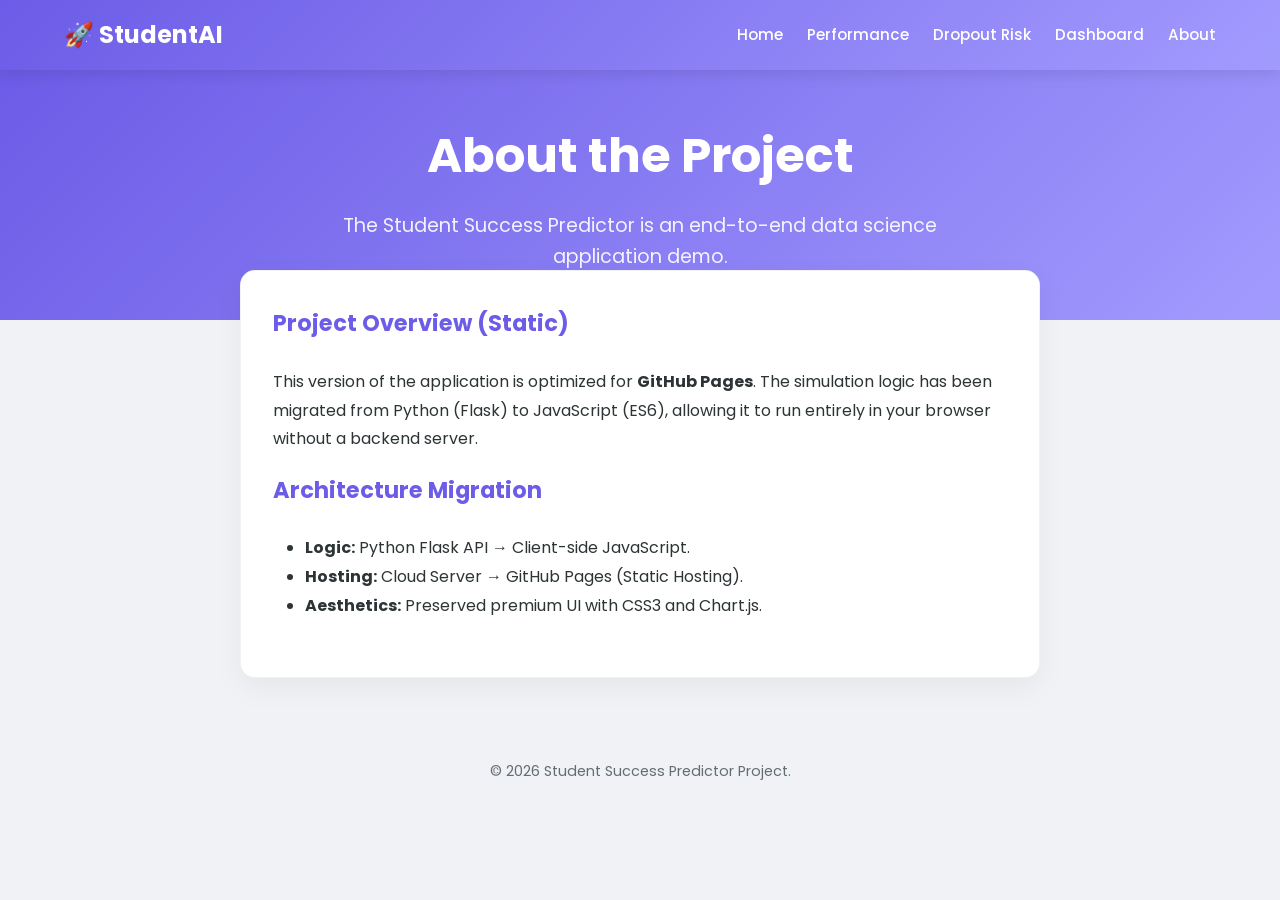
==== about.html @ 71899d19 "🌐 Migrated to Static Site (GitHub Pages Ready)" ====
<!DOCTYPE html>
<html lang="en">
<head>
    <meta charset="UTF-8">
    <meta name="viewport" content="width=device-width, initial-scale=1.0">
    <title>About | StudentAI</title>
    <link rel="stylesheet" href="static/css/style.css">
</head>
<body>

    <nav class="navbar">
        <a href="index.html" class="logo">🚀 StudentAI</a>
        <ul class="nav-links">
            <li><a href="index.html">Home</a></li>
            <li><a href="predict.html">Performance</a></li>
            <li><a href="dropout.html">Dropout Risk</a></li>
            <li><a href="dashboard.html">Dashboard</a></li>
            <li><a href="about.html">About</a></li>
        </ul>
    </nav>

    <header class="hero" style="height: 250px;">
        <h1>About the Project</h1>
        <p>The Student Success Predictor is an end-to-end data science application demo.</p>
    </header>

    <main class="container">
        <div class="card" style="max-width: 800px; margin: 0 auto; line-height: 1.8;">
            <h2>Project Overview (Static)</h2>
            <p>This version of the application is optimized for <strong>GitHub Pages</strong>. The simulation logic has been migrated from Python (Flask) to JavaScript (ES6), allowing it to run entirely in your browser without a backend server.</p>
            
            <h2 style="margin-top: 1rem;">Architecture Migration</h2>
            <ul style="margin: 1.5rem 0 1.5rem 2rem;">
                <li><strong>Logic:</strong> Python Flask API → Client-side JavaScript.</li>
                <li><strong>Hosting:</strong> Cloud Server → GitHub Pages (Static Hosting).</li>
                <li><strong>Aesthetics:</strong> Preserved premium UI with CSS3 and Chart.js.</li>
            </ul>
        </div>
    </main>

    <footer>
        <p>&copy; 2026 Student Success Predictor Project.</p>
    </footer>

    <script src="static/js/script.js"></script>
</body>
</html>
---- static/css/style.css ----
/* Google Fonts */
@import url('https://fonts.googleapis.com/css2?family=Poppins:wght@300;400;500;600;700&display=swap');

:root {
    --primary-color: #6c5ce7;
    --secondary-color: #a29bfe;
    --accent-color: #fab1a0;
    --success-color: #00b894;
    --danger-color: #d63031;
    --dark-bg: #1e272e;
    --card-bg: #ffffff;
    --text-main: #2d3436;
    --text-muted: #636e72;
    --gradient: linear-gradient(135deg, #6c5ce7 0%, #a29bfe 100%);
    --glass: rgba(255, 255, 255, 0.9);
}

* {
    margin: 0;
    padding: 0;
    box-sizing: border-box;
    font-family: 'Poppins', sans-serif;
}

body {
    background: #f1f2f6;
    color: var(--text-main);
    line-height: 1.6;
    min-height: 100vh;
}

/* Navbar Style */
.navbar {
    background: var(--gradient);
    padding: 1rem 5%;
    display: flex;
    justify-content: space-between;
    align-items: center;
    box-shadow: 0 4px 15px rgba(0, 0, 0, 0.1);
    position: sticky;
    top: 0;
    z-index: 1000;
}

.navbar .logo {
    color: white;
    font-size: 1.5rem;
    font-weight: 700;
    text-decoration: none;
}

.nav-links {
    display: flex;
    list-style: none;
}

.nav-links li {
    margin-left: 1.5rem;
}

.nav-links a {
    color: white;
    text-decoration: none;
    font-weight: 500;
    transition: 0.3s;
    font-size: 0.95rem;
}

.nav-links a:hover {
    color: var(--accent-color);
}

/* Hero Section */
.hero {
    height: 400px;
    background: var(--gradient);
    display: flex;
    flex-direction: column;
    justify-content: center;
    align-items: center;
    text-align: center;
    color: white;
    padding: 0 20px;
}

.hero h1 {
    font-size: 3rem;
    margin-bottom: 1rem;
    animation: fadeInDown 0.8s ease;
}

.hero p {
    font-size: 1.2rem;
    opacity: 0.9;
    max-width: 700px;
}

/* Main Content Container */
.container {
    max-width: 1200px;
    margin: -50px auto 50px;
    padding: 0 20px;
}

/* Responsive Grid/Flex Patterns */
.grid-container {
    display: grid;
    grid-template-columns: repeat(auto-fit, minmax(300px, 1fr));
    gap: 2rem;
    margin-top: 2rem;
}

/* Card Styling */
.card {
    background: var(--card-bg);
    padding: 2rem;
    border-radius: 15px;
    box-shadow: 0 10px 30px rgba(0, 0, 0, 0.05);
    transition: transform 0.3s ease, box-shadow 0.3s ease;
    border: 1px solid rgba(0, 0, 0, 0.05);
}

.card:hover {
    transform: translateY(-5px);
    box-shadow: 0 15px 40px rgba(0, 0, 0, 0.1);
}

.card h2 {
    margin-bottom: 1.5rem;
    color: var(--primary-color);
    font-size: 1.4rem;
}

/* Form Elements */
.form-group {
    margin-bottom: 1.5rem;
}

.form-group label {
    display: block;
    margin-bottom: 0.5rem;
    font-weight: 500;
    color: var(--text-muted);
}

.form-group select,
.form-group input {
    width: 100%;
    padding: 0.8rem;
    border: 2px solid #edeff2;
    border-radius: 10px;
    outline: none;
    transition: border-color 0.3s ease;
    background: #fdfdfd;
}

.form-group select:focus,
.form-group input:focus {
    border-color: var(--primary-color);
}

/* Buttons */
.btn {
    display: inline-block;
    background: var(--gradient);
    color: white;
    padding: 0.8rem 2rem;
    border: none;
    border-radius: 10px;
    cursor: pointer;
    font-weight: 600;
    transition: filter 0.3s ease, transform 0.2s ease;
    width: 100%;
    margin-top: 1rem;
    text-align: center;
    text-decoration: none;
}

.btn:hover {
    filter: brightness(1.1);
}

.btn:active {
    transform: scale(0.98);
}

/* Results Display */
.result-box {
    margin-top: 2rem;
    padding: 1.5rem;
    border-radius: 12px;
    text-align: center;
    display: none;
    animation: fadeInUp 0.5s ease;
}

.badge {
    padding: 0.5rem 1.5rem;
    border-radius: 30px;
    font-weight: 600;
    color: white;
    font-size: 0.9rem;
    display: inline-block;
    margin-top: 1rem;
}

.badge-pass { background: var(--success-color); }
.badge-fail { background: var(--danger-color); }

/* Charts Layout */
.chart-container {
    position: relative;
    height: 300px;
    width: 100%;
    margin-top: 1rem;
}

/* Utility Animations */
@keyframes fadeInDown {
    from {
        opacity: 0;
        transform: translateY(-20px);
    }
    to {
        opacity: 1;
        transform: translateY(0);
    }
}

@keyframes fadeInUp {
    from {
        opacity: 0;
        transform: translateY(20px);
    }
    to {
        opacity: 1;
        transform: translateY(0);
    }
}

/* Spinner */
.spinner {
    display: none;
    width: 40px;
    height: 40px;
    margin: 20px auto;
    border: 4px solid rgba(0, 0, 0, 0.1);
    border-radius: 50%;
    border-top: 4px solid var(--primary-color);
    animation: spin 1s linear infinite;
}

@keyframes spin {
    0% { transform: rotate(0deg); }
    100% { transform: rotate(360deg); }
}

/* Footer */
footer {
    text-align: center;
    padding: 2rem;
    color: var(--text-muted);
    font-size: 0.9rem;
}

/* Responsive Fixes */
@media (max-width: 768px) {
    .navbar {
        flex-direction: column;
        padding: 1rem;
    }
    .nav-links {
        margin-top: 1rem;
        flex-wrap: wrap;
        justify-content: center;
    }
    .nav-links li {
        margin: 5px 10px;
    }
    .hero h1 {
        font-size: 2rem;
    }
}
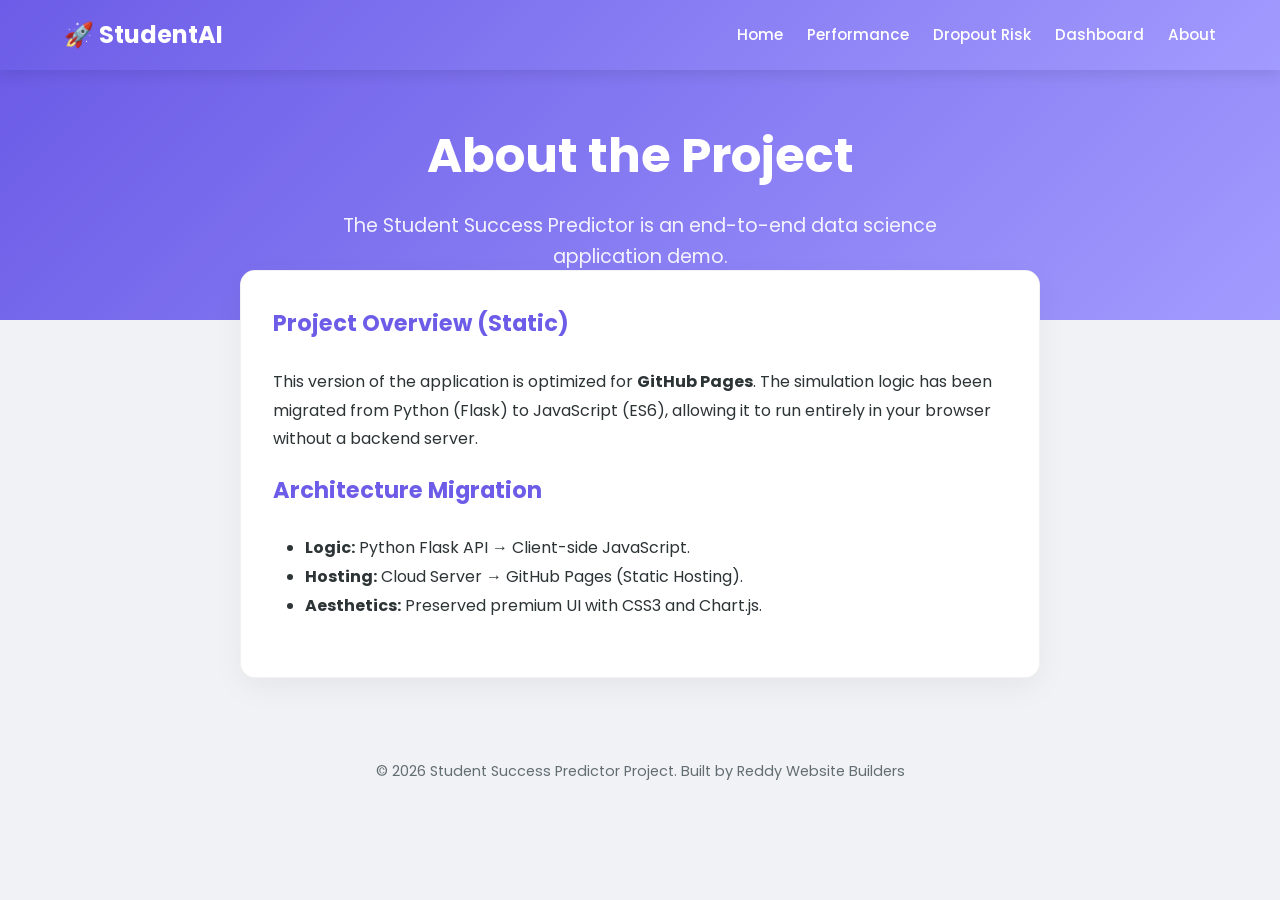
==== commit 554e79b5: "🔖 Branding: Updated footer to Reddy Website Builders" ====
--- a/about.html
+++ b/about.html
@@ -39,7 +39,7 @@
     </main>
 
     <footer>
-        <p>&copy; 2026 Student Success Predictor Project.</p>
+        <p>&copy; 2026 Student Success Predictor Project. Built by Reddy Website Builders</p>
     </footer>
 
     <script src="static/js/script.js"></script>
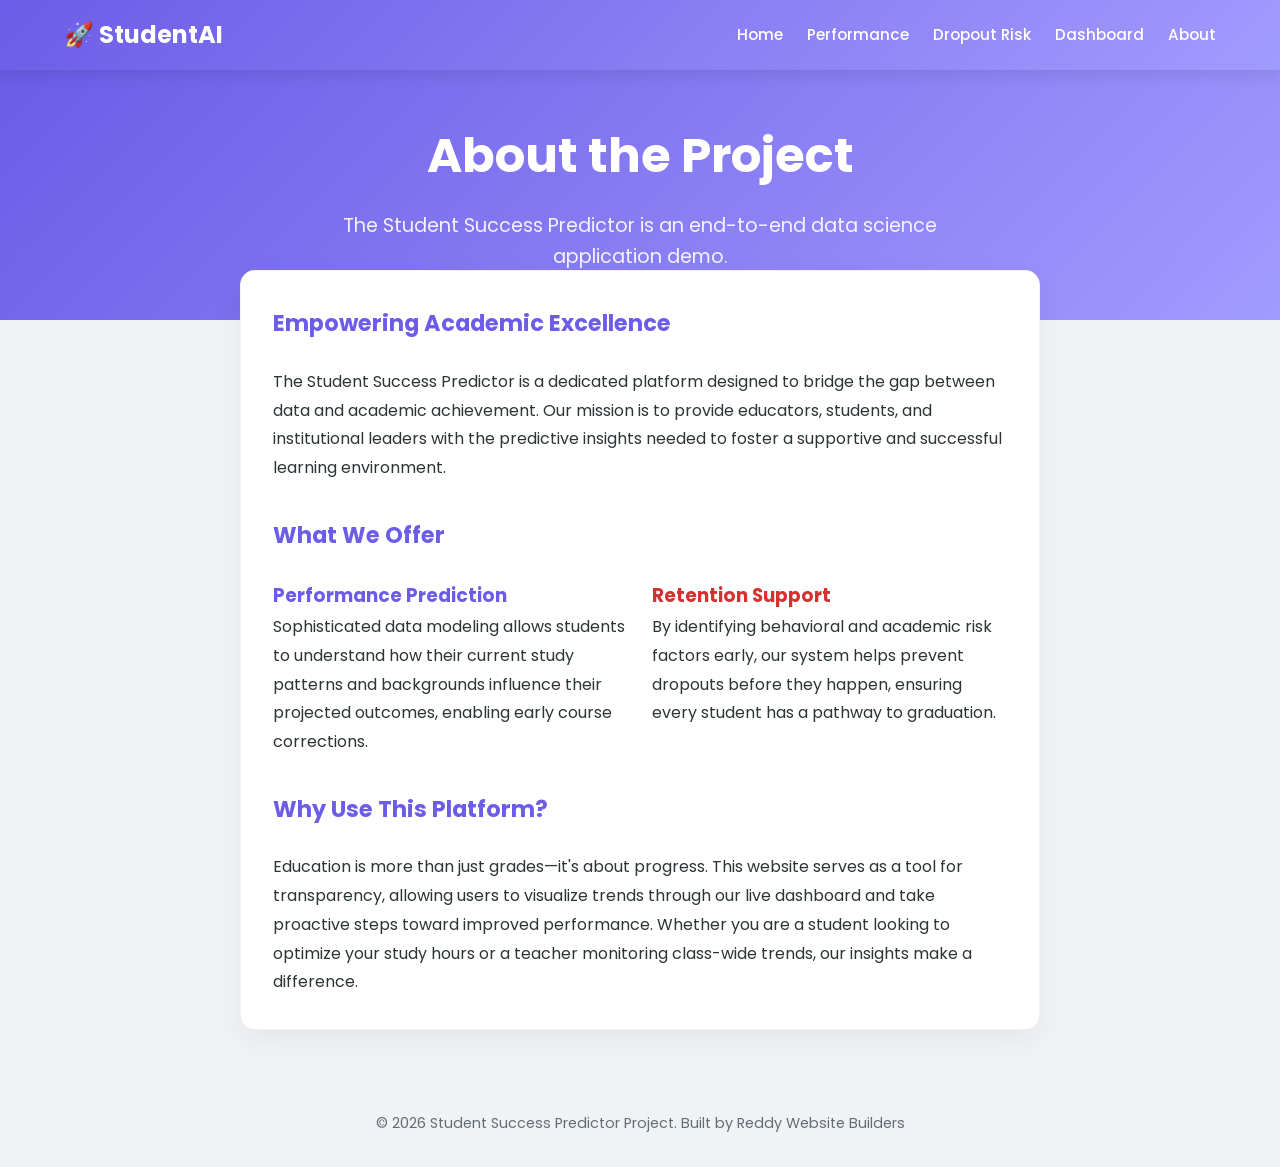
==== commit 0922d65f: "📝 Content: Updated About page to focus on website utility" ====
--- a/about.html
+++ b/about.html
@@ -26,15 +26,23 @@
 
     <main class="container">
         <div class="card" style="max-width: 800px; margin: 0 auto; line-height: 1.8;">
-            <h2>Project Overview (Static)</h2>
-            <p>This version of the application is optimized for <strong>GitHub Pages</strong>. The simulation logic has been migrated from Python (Flask) to JavaScript (ES6), allowing it to run entirely in your browser without a backend server.</p>
+            <h2>Empowering Academic Excellence</h2>
+            <p>The Student Success Predictor is a dedicated platform designed to bridge the gap between data and academic achievement. Our mission is to provide educators, students, and institutional leaders with the predictive insights needed to foster a supportive and successful learning environment.</p>
             
-            <h2 style="margin-top: 1rem;">Architecture Migration</h2>
-            <ul style="margin: 1.5rem 0 1.5rem 2rem;">
-                <li><strong>Logic:</strong> Python Flask API → Client-side JavaScript.</li>
-                <li><strong>Hosting:</strong> Cloud Server → GitHub Pages (Static Hosting).</li>
-                <li><strong>Aesthetics:</strong> Preserved premium UI with CSS3 and Chart.js.</li>
-            </ul>
+            <h2 style="margin-top: 2rem;">What We Offer</h2>
+            <div class="grid-container" style="grid-template-columns: repeat(auto-fit, minmax(200px, 1fr)); gap: 1.5rem; margin-top: 1rem;">
+                <div>
+                    <h3 style="color: var(--primary-color);">Performance Prediction</h3>
+                    <p>Sophisticated data modeling allows students to understand how their current study patterns and backgrounds influence their projected outcomes, enabling early course corrections.</p>
+                </div>
+                <div>
+                    <h3 style="color: var(--danger-color);">Retention Support</h3>
+                    <p>By identifying behavioral and academic risk factors early, our system helps prevent dropouts before they happen, ensuring every student has a pathway to graduation.</p>
+                </div>
+            </div>
+
+            <h2 style="margin-top: 2rem;">Why Use This Platform?</h2>
+            <p>Education is more than just grades—it's about progress. This website serves as a tool for transparency, allowing users to visualize trends through our live dashboard and take proactive steps toward improved performance. Whether you are a student looking to optimize your study hours or a teacher monitoring class-wide trends, our insights make a difference.</p>
         </div>
     </main>
 
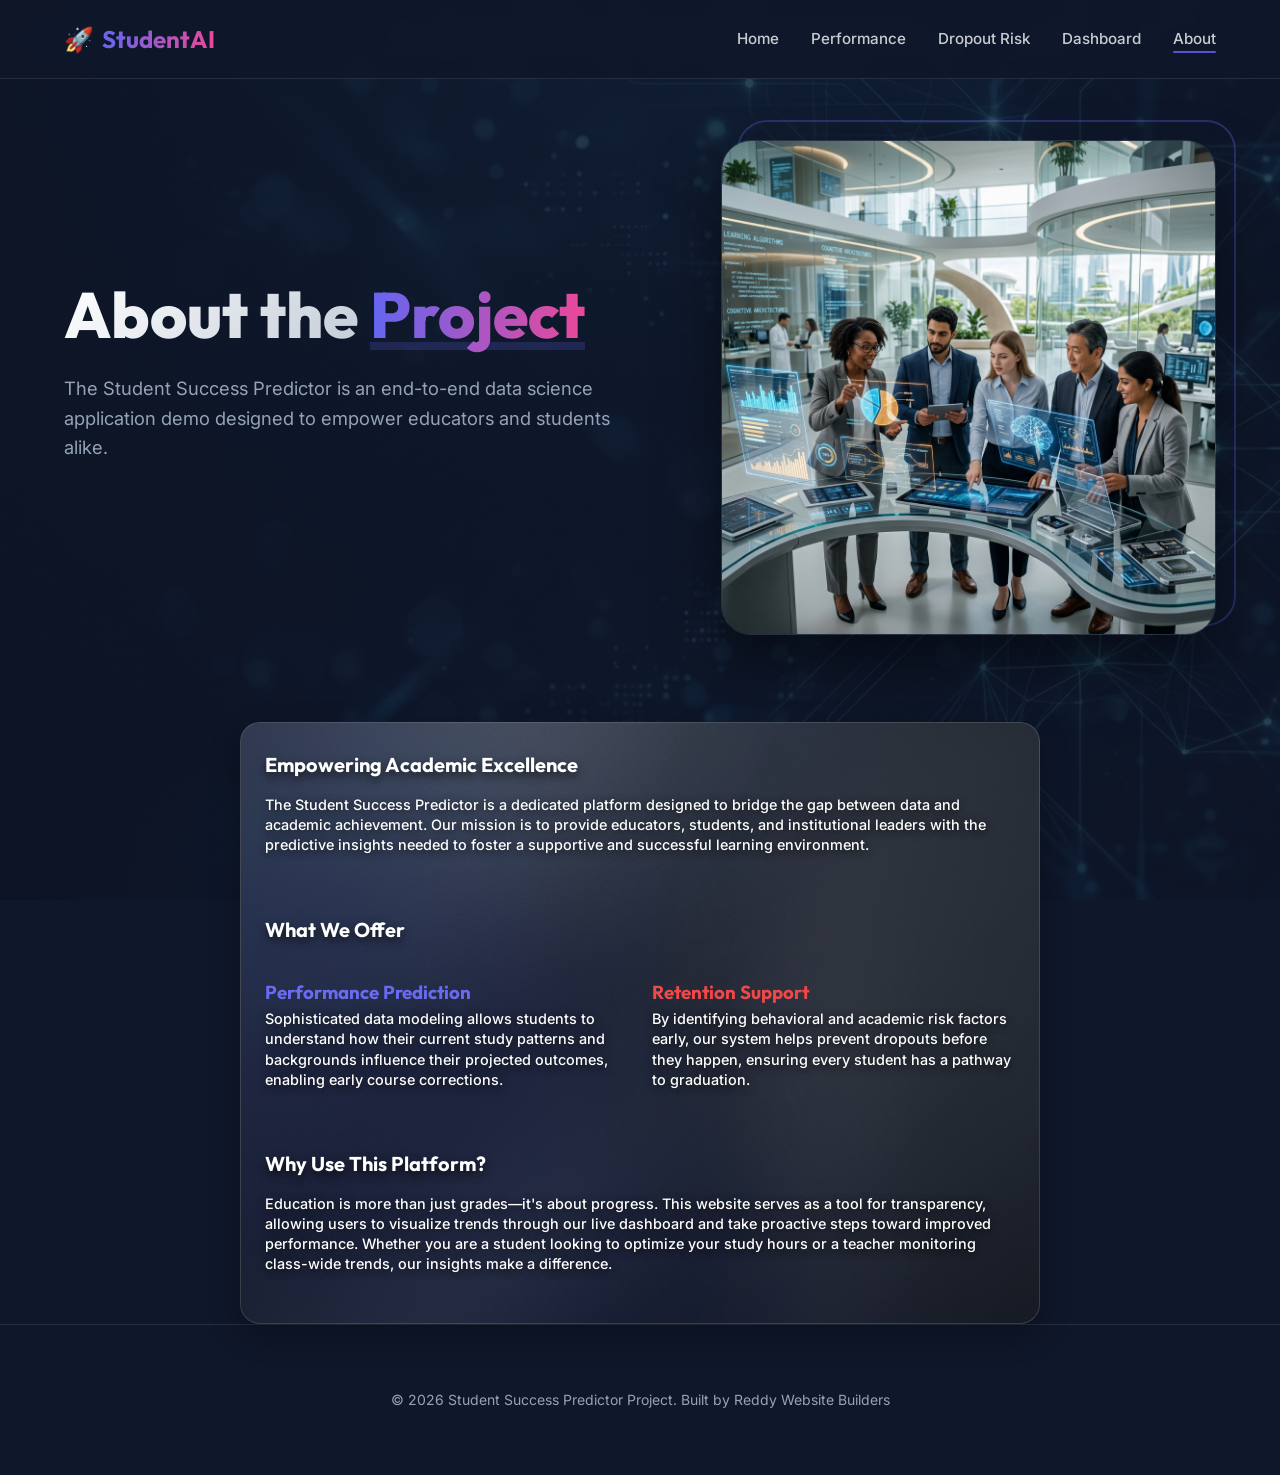
==== commit da03434f: "UI/UX Overhaul: Added responsive glassmorphism design, custom AI-generated images, and improved text" ====
--- a/about.html
+++ b/about.html
@@ -9,7 +9,26 @@
 <body>
 
     <nav class="navbar">
-        <a href="index.html" class="logo">🚀 StudentAI</a>
+        <a href="index.html" class="logo">🚀 <span>StudentAI</span></a>
+        
+        <ul class="nav-links">
+            <li><a href="index.html">Home</a></li>
+            <li><a href="predict.html">Performance</a></li>
+            <li><a href="dropout.html">Dropout Risk</a></li>
+            <li><a href="dashboard.html">Dashboard</a></li>
+            <li><a href="about.html" class="active">About</a></li>
+        </ul>
+
+        <div class="menu-toggle" id="mobile-menu-btn">
+            <span></span>
+            <span></span>
+            <span></span>
+        </div>
+    </nav>
+
+    <!-- Mobile Menu -->
+    <div class="overlay" id="overlay"></div>
+    <div class="mobile-menu" id="mobile-menu">
         <ul class="nav-links">
             <li><a href="index.html">Home</a></li>
             <li><a href="predict.html">Performance</a></li>
@@ -17,11 +36,16 @@
             <li><a href="dashboard.html">Dashboard</a></li>
             <li><a href="about.html">About</a></li>
         </ul>
-    </nav>
+    </div>
 
-    <header class="hero" style="height: 250px;">
-        <h1>About the Project</h1>
-        <p>The Student Success Predictor is an end-to-end data science application demo.</p>
+    <header class="hero">
+        <div class="hero-content">
+            <h1>About the <span>Project</span></h1>
+            <p>The Student Success Predictor is an end-to-end data science application demo designed to empower educators and students alike.</p>
+        </div>
+        <div class="hero-image">
+            <img src="static/images/about.png" alt="Our Vision">
+        </div>
     </header>
 
     <main class="container">
@@ -32,11 +56,11 @@
             <h2 style="margin-top: 2rem;">What We Offer</h2>
             <div class="grid-container" style="grid-template-columns: repeat(auto-fit, minmax(200px, 1fr)); gap: 1.5rem; margin-top: 1rem;">
                 <div>
-                    <h3 style="color: var(--primary-color);">Performance Prediction</h3>
+                    <h3 style="color: var(--primary);">Performance Prediction</h3>
                     <p>Sophisticated data modeling allows students to understand how their current study patterns and backgrounds influence their projected outcomes, enabling early course corrections.</p>
                 </div>
                 <div>
-                    <h3 style="color: var(--danger-color);">Retention Support</h3>
+                    <h3 style="color: var(--danger);">Retention Support</h3>
                     <p>By identifying behavioral and academic risk factors early, our system helps prevent dropouts before they happen, ensuring every student has a pathway to graduation.</p>
                 </div>
             </div>
--- a/static/css/style.css
+++ b/static/css/style.css
@@ -1,137 +1,300 @@
 /* Google Fonts */
-@import url('https://fonts.googleapis.com/css2?family=Poppins:wght@300;400;500;600;700&display=swap');
+@import url('https://fonts.googleapis.com/css2?family=Outfit:wght@300;400;500;600;700&family=Inter:wght@300;400;500;600;700&display=swap');
 
 :root {
-    --primary-color: #6c5ce7;
-    --secondary-color: #a29bfe;
-    --accent-color: #fab1a0;
-    --success-color: #00b894;
-    --danger-color: #d63031;
-    --dark-bg: #1e272e;
-    --card-bg: #ffffff;
-    --text-main: #2d3436;
-    --text-muted: #636e72;
-    --gradient: linear-gradient(135deg, #6c5ce7 0%, #a29bfe 100%);
-    --glass: rgba(255, 255, 255, 0.9);
+    /* Color Palette */
+    --primary: #6366f1;
+    --primary-dark: #4f46e5;
+    --secondary: #ec4899;
+    --accent: #f59e0b;
+    --success: #10b981;
+    --danger: #ef4444;
+    
+    /* Neutral Colors */
+    --bg-dark: #0f172a;
+    --bg-card: rgba(30, 41, 59, 0.7);
+    --text-white: #f8fafc;
+    --text-muted: #94a3b8;
+    --border-glass: rgba(255, 255, 255, 0.1);
+    
+    /* Effects */
+    --glass-bg: rgba(255, 255, 255, 0.03);
+    --glass-border: rgba(255, 255, 255, 0.1);
+    --glass-blur: 12px;
+    --shadow-premium: 0 20px 25px -5px rgba(0, 0, 0, 0.2), 0 10px 10px -5px rgba(0, 0, 0, 0.1);
+    --transition: all 0.3s cubic-bezier(0.4, 0, 0.2, 1);
 }
 
 * {
     margin: 0;
     padding: 0;
     box-sizing: border-box;
-    font-family: 'Poppins', sans-serif;
 }
 
 body {
-    background: #f1f2f6;
-    color: var(--text-main);
+    background-color: var(--bg-dark);
+    background-image: 
+        linear-gradient(rgba(15, 23, 42, 0.8), rgba(15, 23, 42, 0.8)),
+        url('../images/bg.png');
+    background-size: cover;
+    background-position: center;
+    background-attachment: fixed;
+    color: var(--text-white);
+    font-family: 'Inter', sans-serif;
     line-height: 1.6;
     min-height: 100vh;
-}
-
-/* Navbar Style */
+    overflow-x: hidden;
+}
+
+h1, h2, h3, .logo {
+    font-family: 'Outfit', sans-serif;
+}
+
+/* Navbar */
 .navbar {
-    background: var(--gradient);
-    padding: 1rem 5%;
+    position: fixed;
+    top: 0;
+    left: 0;
+    width: 100%;
+    padding: 1.25rem 5%;
     display: flex;
     justify-content: space-between;
     align-items: center;
-    box-shadow: 0 4px 15px rgba(0, 0, 0, 0.1);
-    position: sticky;
-    top: 0;
+    background: rgba(15, 23, 42, 0.8);
+    backdrop-filter: blur(10px);
+    border-bottom: 1px solid var(--border-glass);
     z-index: 1000;
-}
-
-.navbar .logo {
-    color: white;
+    transition: var(--transition);
+}
+
+.logo {
     font-size: 1.5rem;
     font-weight: 700;
+    color: var(--text-white);
     text-decoration: none;
+    display: flex;
+    align-items: center;
+    gap: 0.5rem;
+}
+
+.logo span {
+    background: linear-gradient(to right, var(--primary), var(--secondary));
+    -webkit-background-clip: text;
+    -webkit-text-fill-color: transparent;
 }
 
 .nav-links {
     display: flex;
     list-style: none;
-}
-
-.nav-links li {
-    margin-left: 1.5rem;
+    gap: 2rem;
 }
 
 .nav-links a {
-    color: white;
+    color: var(--text-white);
     text-decoration: none;
     font-weight: 500;
-    transition: 0.3s;
     font-size: 0.95rem;
+    opacity: 0.8;
+    transition: var(--transition);
+    position: relative;
 }
 
 .nav-links a:hover {
-    color: var(--accent-color);
+    opacity: 1;
+    color: var(--primary);
+}
+
+.nav-links a.active::after {
+    content: '';
+    position: absolute;
+    bottom: -5px;
+    left: 0;
+    width: 100%;
+    height: 2px;
+    background: var(--primary);
+    border-radius: 2px;
+}
+
+/* Mobile Menu Toggle */
+.menu-toggle {
+    display: none;
+    cursor: pointer;
+    z-index: 1001;
+}
+
+.menu-toggle span {
+    display: block;
+    width: 25px;
+    height: 2px;
+    background: var(--text-white);
+    margin: 5px 0;
+    transition: var(--transition);
 }
 
 /* Hero Section */
 .hero {
-    height: 400px;
-    background: var(--gradient);
-    display: flex;
-    flex-direction: column;
-    justify-content: center;
+    padding: 140px 5% 80px;
+    display: grid;
+    grid-template-columns: 1.2fr 1fr;
     align-items: center;
-    text-align: center;
-    color: white;
-    padding: 0 20px;
+    gap: 4rem;
+    max-width: 1300px;
+    margin: 0 auto;
+}
+
+.hero-content {
+    text-align: left;
 }
 
 .hero h1 {
-    font-size: 3rem;
-    margin-bottom: 1rem;
-    animation: fadeInDown 0.8s ease;
+    font-size: clamp(2.5rem, 6vw, 4rem);
+    font-weight: 800;
+    line-height: 1.1;
+    margin-bottom: 1.5rem;
+    background: linear-gradient(135deg, #fff 0%, #94a3b8 100%);
+    -webkit-background-clip: text;
+    -webkit-text-fill-color: transparent;
+}
+
+.hero h1 span {
+    background: linear-gradient(to right, var(--primary), var(--secondary));
+    -webkit-background-clip: text;
+    -webkit-text-fill-color: transparent;
+    position: relative;
+}
+
+.hero h1 span::after {
+    content: '';
+    position: absolute;
+    bottom: 5px;
+    left: 0;
+    width: 100%;
+    height: 8px;
+    background: rgba(99, 102, 241, 0.2);
+    z-index: -1;
 }
 
 .hero p {
-    font-size: 1.2rem;
-    opacity: 0.9;
-    max-width: 700px;
-}
-
-/* Main Content Container */
-.container {
-    max-width: 1200px;
-    margin: -50px auto 50px;
-    padding: 0 20px;
-}
-
-/* Responsive Grid/Flex Patterns */
+    font-size: clamp(1rem, 3vw, 1.15rem);
+    color: var(--text-muted);
+    margin-bottom: 2.5rem;
+}
+
+.hero-image {
+    position: relative;
+    animation: float 6s ease-in-out infinite;
+}
+
+.hero-image img {
+    width: 100%;
+    max-width: 500px;
+    border-radius: 30px;
+    box-shadow: 0 30px 60px rgba(0, 0, 0, 0.5);
+    border: 1px solid var(--glass-border);
+}
+
+.hero-image::after {
+    content: '';
+    position: absolute;
+    top: -20px;
+    right: -20px;
+    width: 100%;
+    height: 100%;
+    border: 2px solid var(--primary);
+    border-radius: 30px;
+    z-index: -1;
+    opacity: 0.3;
+}
+
+@keyframes float {
+    0%, 100% { transform: translateY(0); }
+    50% { transform: translateY(-20px); }
+}
+
+/* Grid Layout */
 .grid-container {
     display: grid;
-    grid-template-columns: repeat(auto-fit, minmax(300px, 1fr));
-    gap: 2rem;
+    grid-template-columns: repeat(auto-fit, minmax(280px, 1fr));
+    gap: 1.5rem;
     margin-top: 2rem;
 }
 
-/* Card Styling */
+/* Card Component */
 .card {
-    background: var(--card-bg);
-    padding: 2rem;
-    border-radius: 15px;
-    box-shadow: 0 10px 30px rgba(0, 0, 0, 0.05);
-    transition: transform 0.3s ease, box-shadow 0.3s ease;
-    border: 1px solid rgba(0, 0, 0, 0.05);
+    background: linear-gradient(rgba(15, 23, 42, 0.3), rgba(15, 23, 42, 0.3)), 
+                url('../images/card-bg.png');
+    background-size: cover;
+    background-position: center;
+    backdrop-filter: blur(15px);
+    border: 1px solid rgba(255, 255, 255, 0.15);
+    border-radius: 20px;
+    padding: 1.5rem;
+    transition: var(--transition);
+    position: relative;
+    overflow: hidden;
+    display: flex;
+    flex-direction: column;
+    color: #ffffff;
+    box-shadow: 0 10px 30px rgba(0, 0, 0, 0.3);
+}
+
+.card::before {
+    content: '';
+    position: absolute;
+    top: 0;
+    left: 0;
+    width: 100%;
+    height: 100%;
+    background: linear-gradient(135deg, rgba(255,255,255,0.05) 0%, transparent 100%);
+    pointer-events: none;
+}
+
+.card h2 {
+    color: #ffffff !important;
+    font-weight: 700;
+    text-shadow: 0 4px 10px rgba(0, 0, 0, 0.8);
+    font-size: 1.25rem;
+    margin-bottom: 0.75rem;
+    display: flex;
+    align-items: center;
+    gap: 0.75rem;
+}
+
+.card p {
+    color: #ffffff !important;
+    font-weight: 500;
+    text-shadow: 0 2px 8px rgba(0, 0, 0, 0.8);
+    opacity: 1 !important;
+    line-height: 1.4;
+    margin-bottom: 1.5rem;
+    font-size: 0.9rem;
 }
 
 .card:hover {
-    transform: translateY(-5px);
-    box-shadow: 0 15px 40px rgba(0, 0, 0, 0.1);
-}
-
-.card h2 {
-    margin-bottom: 1.5rem;
-    color: var(--primary-color);
-    font-size: 1.4rem;
-}
-
-/* Form Elements */
+    transform: translateY(-8px);
+    box-shadow: var(--shadow-premium);
+}
+
+.card-icon {
+    width: 50px;
+    height: 50px;
+    margin-bottom: 1rem;
+    display: flex;
+    align-items: center;
+    justify-content: center;
+    background: rgba(255, 255, 255, 0.25);
+    border-radius: 10px;
+    border: 1px solid rgba(255, 255, 255, 0.4);
+    box-shadow: 0 8px 32px rgba(0, 0, 0, 0.3);
+}
+
+.card-icon img {
+    width: 30px;
+    height: 30px;
+    object-fit: contain;
+}
+
+/* Forms */
 .form-group {
     margin-bottom: 1.5rem;
 }
@@ -139,94 +302,103 @@
 .form-group label {
     display: block;
     margin-bottom: 0.5rem;
+    font-size: 0.875rem;
     font-weight: 500;
     color: var(--text-muted);
 }
 
-.form-group select,
-.form-group input {
-    width: 100%;
-    padding: 0.8rem;
-    border: 2px solid #edeff2;
-    border-radius: 10px;
+.form-group input, 
+.form-group select {
+    width: 100%;
+    padding: 0.75rem 1rem;
+    background: rgba(15, 23, 42, 0.5);
+    border: 1px solid var(--glass-border);
+    border-radius: 12px;
+    color: var(--text-white);
+    font-family: inherit;
+    font-size: 1rem;
+    transition: var(--transition);
+}
+
+.form-group input:focus, 
+.form-group select:focus {
     outline: none;
-    transition: border-color 0.3s ease;
-    background: #fdfdfd;
-}
-
-.form-group select:focus,
-.form-group input:focus {
-    border-color: var(--primary-color);
+    border-color: var(--primary);
+    box-shadow: 0 0 0 4px rgba(99, 102, 241, 0.1);
 }
 
 /* Buttons */
 .btn {
-    display: inline-block;
-    background: var(--gradient);
+    display: inline-flex;
+    align-items: center;
+    justify-content: center;
+    padding: 0.875rem 2rem;
+    background: var(--primary);
     color: white;
-    padding: 0.8rem 2rem;
+    font-weight: 600;
+    text-decoration: none;
+    border-radius: 12px;
     border: none;
-    border-radius: 10px;
     cursor: pointer;
-    font-weight: 600;
-    transition: filter 0.3s ease, transform 0.2s ease;
-    width: 100%;
-    margin-top: 1rem;
-    text-align: center;
-    text-decoration: none;
+    transition: var(--transition);
+    font-size: 1rem;
+    width: 100%;
 }
 
 .btn:hover {
-    filter: brightness(1.1);
-}
-
-.btn:active {
-    transform: scale(0.98);
-}
-
-/* Results Display */
+    background: var(--primary-dark);
+    transform: scale(1.02);
+}
+
+.btn-secondary {
+    background: transparent;
+    border: 1px solid var(--glass-border);
+}
+
+.btn-secondary:hover {
+    background: var(--glass-bg);
+}
+
+/* Predictions Box */
 .result-box {
     margin-top: 2rem;
-    padding: 1.5rem;
-    border-radius: 12px;
+    padding: 2rem;
+    border-radius: 20px;
+    background: rgba(16, 185, 129, 0.1);
+    border: 1px solid rgba(16, 185, 129, 0.2);
     text-align: center;
     display: none;
-    animation: fadeInUp 0.5s ease;
+    animation: fadeInUp 0.5s ease forwards;
 }
 
 .badge {
     padding: 0.5rem 1.5rem;
-    border-radius: 30px;
-    font-weight: 600;
-    color: white;
-    font-size: 0.9rem;
-    display: inline-block;
-    margin-top: 1rem;
-}
-
-.badge-pass { background: var(--success-color); }
-.badge-fail { background: var(--danger-color); }
-
-/* Charts Layout */
+    border-radius: 100px;
+    font-weight: 700;
+    text-transform: uppercase;
+    font-size: 0.75rem;
+    letter-spacing: 0.05em;
+}
+
+.badge-pass { background: var(--success); color: white; }
+.badge-fail { background: var(--danger); color: white; }
+
+/* Dashboard Charts */
 .chart-container {
-    position: relative;
-    height: 300px;
-    width: 100%;
-    margin-top: 1rem;
-}
-
-/* Utility Animations */
-@keyframes fadeInDown {
-    from {
-        opacity: 0;
-        transform: translateY(-20px);
-    }
-    to {
-        opacity: 1;
-        transform: translateY(0);
-    }
-}
-
+    height: 350px;
+    margin-bottom: 2rem;
+}
+
+/* Footer */
+footer {
+    padding: 4rem 20px;
+    text-align: center;
+    border-top: 1px solid var(--border-glass);
+    color: var(--text-muted);
+    font-size: 0.875rem;
+}
+
+/* Animations */
 @keyframes fadeInUp {
     from {
         opacity: 0;
@@ -238,46 +410,91 @@
     }
 }
 
-/* Spinner */
-.spinner {
+/* Responsive Styles */
+@media (max-width: 992px) {
+    .nav-links {
+        display: none; /* Hide standard links to use mobile menu */
+    }
+    
+    .menu-toggle {
+        display: block;
+    }
+    
+    .hero {
+        padding-top: 100px;
+        grid-template-columns: 1fr;
+        text-align: center;
+        gap: 2rem;
+    }
+    
+    .hero-content {
+        text-align: center;
+    }
+    
+    .hero-content div {
+        justify-content: center;
+    }
+
+    .hero-image img {
+        max-width: 300px;
+    }
+}
+
+@media (max-width: 640px) {
+    .grid-container {
+        grid-template-columns: 1fr;
+    }
+    
+    .card {
+        padding: 1.5rem;
+    }
+    
+    .navbar {
+        padding: 1rem 1.5rem;
+    }
+}
+
+/* Custom Mobile Menu (controlled by JS) */
+.mobile-menu {
+    position: fixed;
+    top: 0;
+    right: -100%;
+    width: 80%;
+    height: 100%;
+    background: var(--bg-dark);
+    z-index: 2000;
+    padding: 80px 40px;
+    transition: 0.5s ease;
+    box-shadow: -10px 0 30px rgba(0,0,0,0.5);
+}
+
+.mobile-menu.active {
+    right: 0;
+}
+
+.mobile-menu .nav-links {
+    display: flex;
+    flex-direction: column;
+    gap: 1.5rem;
+}
+
+.mobile-menu a {
+    font-size: 1.25rem;
+}
+
+.overlay {
+    position: fixed;
+    top: 0;
+    left: 0;
+    width: 100%;
+    height: 100%;
+    background: rgba(0,0,0,0.7);
+    backdrop-filter: blur(5px);
+    z-index: 1500;
     display: none;
-    width: 40px;
-    height: 40px;
-    margin: 20px auto;
-    border: 4px solid rgba(0, 0, 0, 0.1);
-    border-radius: 50%;
-    border-top: 4px solid var(--primary-color);
-    animation: spin 1s linear infinite;
-}
-
-@keyframes spin {
-    0% { transform: rotate(0deg); }
-    100% { transform: rotate(360deg); }
-}
-
-/* Footer */
-footer {
-    text-align: center;
-    padding: 2rem;
-    color: var(--text-muted);
-    font-size: 0.9rem;
-}
-
-/* Responsive Fixes */
-@media (max-width: 768px) {
-    .navbar {
-        flex-direction: column;
-        padding: 1rem;
-    }
-    .nav-links {
-        margin-top: 1rem;
-        flex-wrap: wrap;
-        justify-content: center;
-    }
-    .nav-links li {
-        margin: 5px 10px;
-    }
-    .hero h1 {
-        font-size: 2rem;
-    }
-}
+}
+
+.overlay.active {
+    display: block;
+}
+
